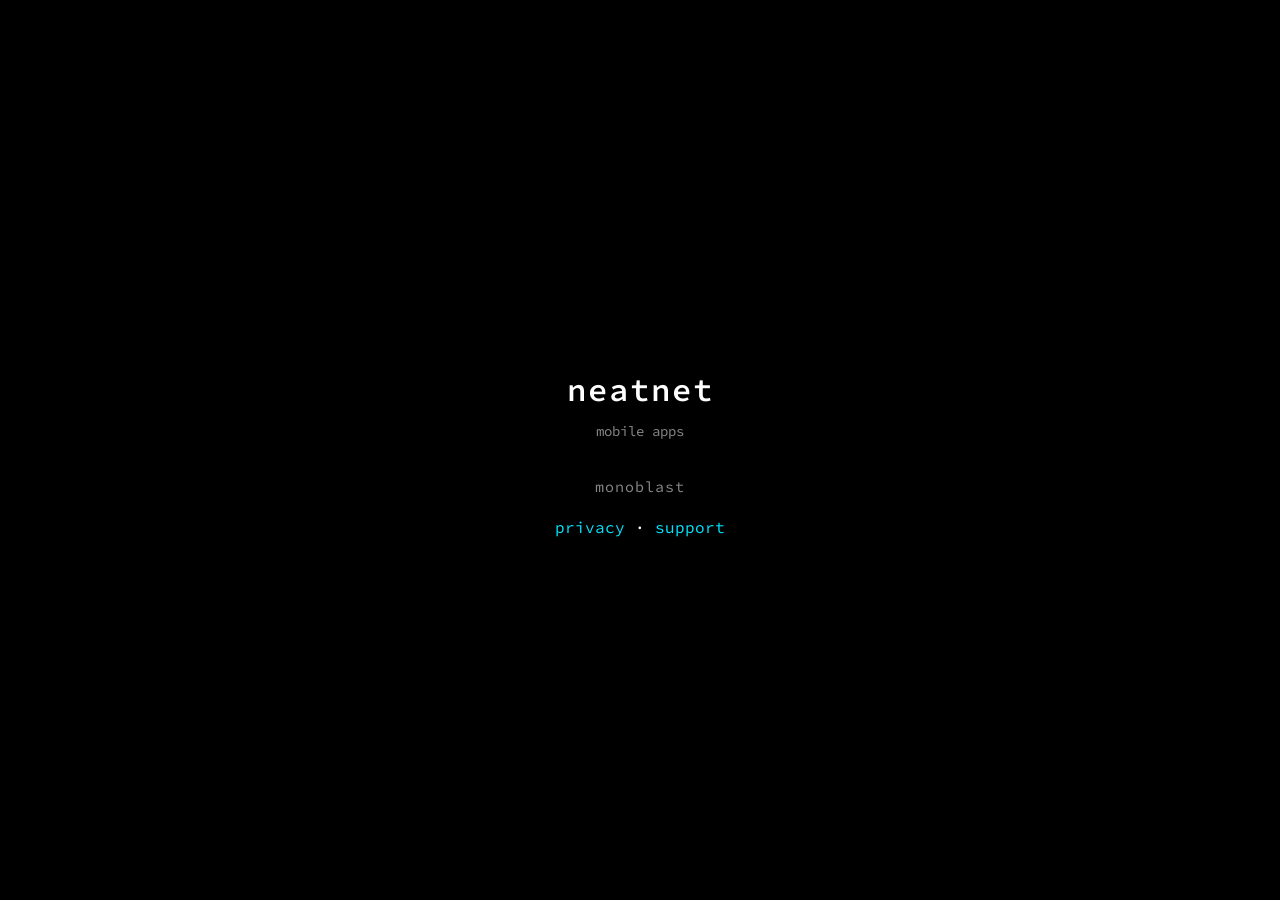
==== index.html @ 60e6396b "Aggregate site: monoblast privacy+support under /monoblast/, app hub index" ====
<!DOCTYPE html>
<html lang="en"><head><meta charset="UTF-8">
<meta name="viewport" content="width=device-width, initial-scale=1.0">
<title>neatnet</title>
<link rel="preconnect" href="https://fonts.googleapis.com">
<link rel="preconnect" href="https://fonts.gstatic.com" crossorigin>
<link href="https://fonts.googleapis.com/css2?family=Source+Code+Pro:wght@400;600&display=swap" rel="stylesheet">
<style>
  body{margin:0;background:#000;color:#fff;font:16px/1.6 "Source Code Pro",ui-monospace,monospace;display:grid;place-items:center;height:100vh}
  main{text-align:center;max-width:520px;padding:24px}
  h1{font-weight:600;letter-spacing:2px;margin-bottom:4px}
  .muted{color:#888;font-size:14px;margin-top:0}
  h2{font-size:15px;color:#888;font-weight:400;margin:32px 0 8px;letter-spacing:1px}
  a{color:#00E5FF;text-decoration:none}
  a:hover{text-decoration:underline}
</style>
</head><body><main>
<h1>neatnet</h1>
<p class="muted">mobile apps</p>
<h2>monoblast</h2>
<p><a href="/monoblast/privacy">privacy</a> · <a href="/monoblast/support.html">support</a></p>
</main></body></html>
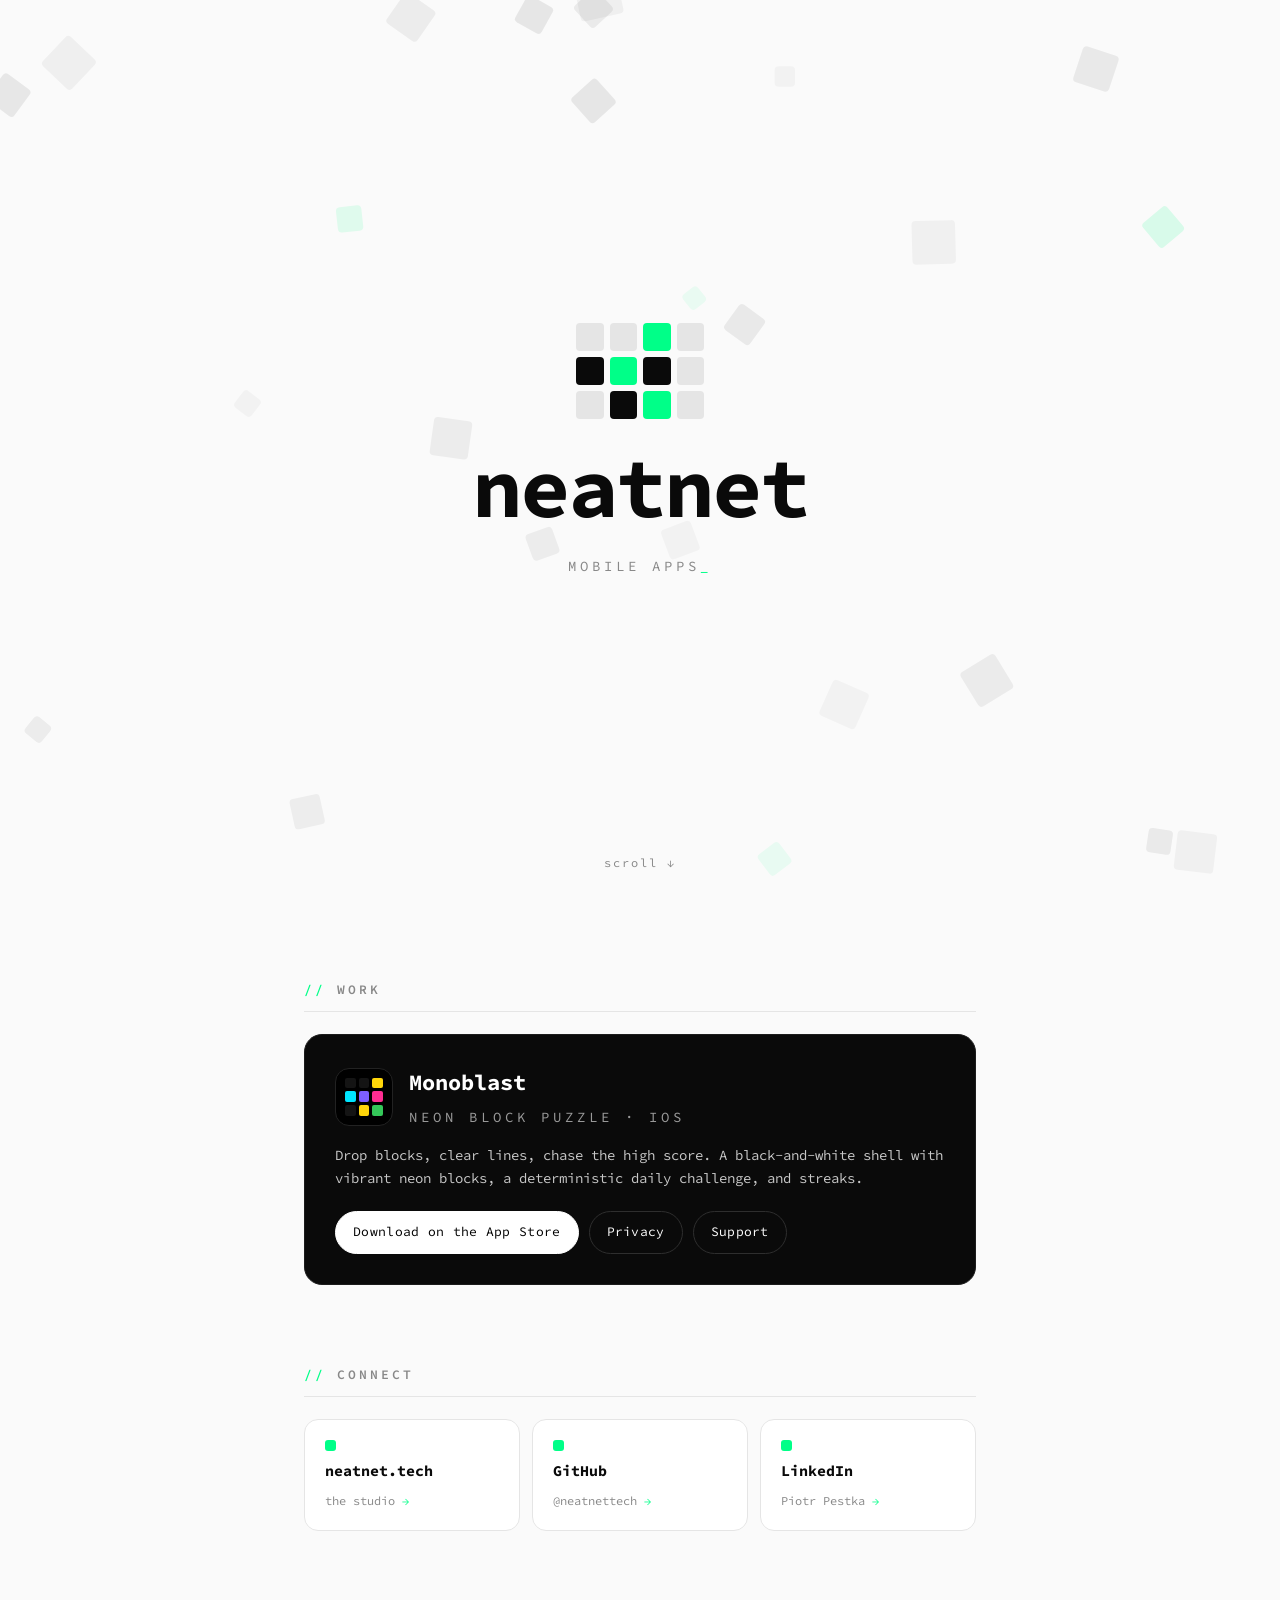
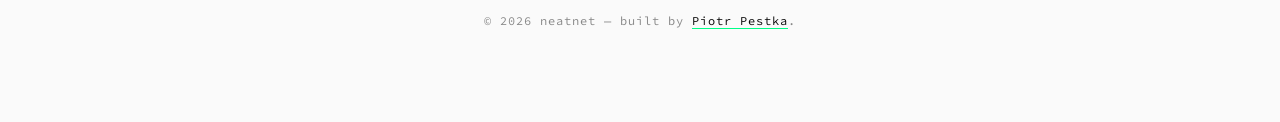
==== commit 17f8dc16: "feat: revamp landing page — neatnet.tech scheme, animated blocks, project + connect sections Light #" ====
--- a/index.html
+++ b/index.html
@@ -1,22 +1,245 @@
 <!DOCTYPE html>
-<html lang="en"><head><meta charset="UTF-8">
-<meta name="viewport" content="width=device-width, initial-scale=1.0">
-<title>neatnet</title>
-<link rel="preconnect" href="https://fonts.googleapis.com">
-<link rel="preconnect" href="https://fonts.gstatic.com" crossorigin>
-<link href="https://fonts.googleapis.com/css2?family=Source+Code+Pro:wght@400;600&display=swap" rel="stylesheet">
+<html lang="en">
+<head>
+<meta charset="UTF-8" />
+<meta name="viewport" content="width=device-width, initial-scale=1.0" />
+<title>neatnet — mobile apps</title>
+<meta name="description" content="neatnet — independent mobile app studio by Piotr Pestka. Makers of Monoblast." />
+<link rel="preconnect" href="https://fonts.googleapis.com" />
+<link rel="preconnect" href="https://fonts.gstatic.com" crossorigin />
+<link href="https://fonts.googleapis.com/css2?family=Source+Code+Pro:wght@400;600;700&display=swap" rel="stylesheet" />
+<link rel="icon" href="data:image/svg+xml,%3Csvg xmlns='http://www.w3.org/2000/svg' viewBox='0 0 100 100'%3E%3Crect width='100' height='100' fill='%230a0a0a'/%3E%3Crect x='30' y='30' width='13' height='13' rx='2' fill='%2300ff88'/%3E%3Crect x='45' y='30' width='13' height='13' rx='2' fill='%23fafafa'/%3E%3Crect x='30' y='45' width='13' height='13' rx='2' fill='%23fafafa'/%3E%3Crect x='45' y='45' width='13' height='13' rx='2' fill='%2300ff88'/%3E%3Crect x='60' y='45' width='13' height='13' rx='2' fill='%23fafafa'/%3E%3C/svg%3E" />
 <style>
-  body{margin:0;background:#000;color:#fff;font:16px/1.6 "Source Code Pro",ui-monospace,monospace;display:grid;place-items:center;height:100vh}
-  main{text-align:center;max-width:520px;padding:24px}
-  h1{font-weight:600;letter-spacing:2px;margin-bottom:4px}
-  .muted{color:#888;font-size:14px;margin-top:0}
-  h2{font-size:15px;color:#888;font-weight:400;margin:32px 0 8px;letter-spacing:1px}
-  a{color:#00E5FF;text-decoration:none}
-  a:hover{text-decoration:underline}
+  :root {
+    --bg: #fafafa;
+    --ink: #0a0a0a;
+    --line: #e5e5e5;
+    --line-strong: #2a2a2a;
+    --muted: #888;
+    --accent: #00ff88;
+    --mono: "Source Code Pro", ui-monospace, "SF Mono", Menlo, monospace;
+    /* Monoblast brand neons — used only on the product card. */
+    --mb-cyan: #00E5FF; --mb-pink: #FF2D92; --mb-yellow: #FFD60A;
+    --mb-green: #34C759; --mb-purple: #7D5FFF;
+  }
+  * { box-sizing: border-box; }
+  html { scroll-behavior: smooth; }
+  html, body { margin: 0; padding: 0; }
+  body {
+    background: var(--bg);
+    color: var(--ink);
+    font: 16px/1.6 var(--mono);
+    -webkit-font-smoothing: antialiased;
+    overflow-x: hidden;
+  }
+  #field { position: fixed; inset: 0; z-index: 0; width: 100%; height: 100%; display: block; }
+  .wrap { position: relative; z-index: 1; max-width: 720px; margin: 0 auto; padding: 0 24px 80px; }
+
+  /* ── hero ── */
+  header {
+    position: relative;
+    min-height: 100vh;
+    display: flex; flex-direction: column;
+    align-items: center; justify-content: center;
+    text-align: center; gap: 26px;
+  }
+  .mark {
+    display: grid; grid-template-columns: repeat(4, 1fr); grid-template-rows: repeat(3, 1fr);
+    gap: 6px; width: 128px; height: 96px;
+  }
+  .mark i { border-radius: 4px; background: var(--line); }
+  .mark i.on { animation: pop 0.5s backwards; }
+  @keyframes pop { from { transform: scale(0); opacity: 0; } to { transform: scale(1); opacity: 1; } }
+  h1 {
+    font-size: clamp(40px, 11vw, 84px); font-weight: 700;
+    letter-spacing: -2px; margin: 0; line-height: 1;
+  }
+  .tag { color: var(--muted); font-size: 14px; letter-spacing: 4px; text-transform: uppercase; margin: 0; }
+  .cursor { color: var(--accent); animation: blink 1.1s steps(1) infinite; }
+  @keyframes blink { 50% { opacity: 0; } }
+  .scroll-hint {
+    position: absolute; bottom: 28px; left: 50%; transform: translateX(-50%);
+    color: var(--muted); font-size: 12px; letter-spacing: 2px; animation: bob 1.8s ease-in-out infinite;
+  }
+  @keyframes bob { 0%,100% { transform: translateX(-50%) translateY(0); } 50% { transform: translateX(-50%) translateY(6px); } }
+
+  /* ── sections ── */
+  section { margin-top: 80px; }
+  h2 {
+    font-size: 13px; color: var(--muted); font-weight: 600;
+    letter-spacing: 3px; text-transform: uppercase;
+    margin: 0 0 22px; padding-bottom: 10px; border-bottom: 1px solid var(--line);
+  }
+  h2 .pct { color: var(--accent); }
+
+  /* ── Monoblast product card (intentionally dark — it's the app's identity) ── */
+  .card {
+    position: relative; border-radius: 18px; padding: 30px;
+    background: #0a0a0a; color: #fff; border: 1px solid #1c1c1c;
+    transition: transform .25s, box-shadow .25s; overflow: hidden;
+  }
+  .card:hover { transform: translateY(-3px); box-shadow: 0 22px 60px -16px rgba(0,229,255,0.35); }
+  .card .row { display: flex; align-items: center; gap: 16px; flex-wrap: wrap; }
+  .chip {
+    width: 58px; height: 58px; border-radius: 14px; flex: none;
+    display: grid; grid-template-columns: repeat(3,1fr); grid-template-rows: repeat(3,1fr);
+    gap: 3px; padding: 9px; background: #000; border: 1px solid #222;
+  }
+  .chip i { border-radius: 2px; background: #141414; }
+  .card h3 { margin: 0; font-size: 22px; letter-spacing: 0; font-weight: 700; }
+  .card .tag { color: #9a9a9a; }
+  .card p.desc { color: #c8c8c8; margin: 16px 0 22px; font-size: 14px; }
+  .links { display: flex; gap: 10px; flex-wrap: wrap; }
+  .btn {
+    display: inline-flex; align-items: center; gap: 8px; padding: 10px 17px; border-radius: 999px;
+    border: 1px solid #2e2e2e; color: #fff; text-decoration: none; font-size: 13px; letter-spacing: .3px;
+    transition: border-color .2s, color .2s, background .2s, box-shadow .2s;
+  }
+  .btn:hover { border-color: var(--bcol, var(--mb-cyan)); color: var(--bcol, var(--mb-cyan)); box-shadow: 0 0 16px -2px var(--bcol, var(--mb-cyan)); }
+  .btn.solid { background: #fff; color: #000; border-color: #fff; }
+  .btn.solid:hover { box-shadow: 0 0 22px -3px #fff; color: #000; }
+
+  /* ── connect grid (light, neatnet.tech style) ── */
+  .grid { display: grid; gap: 12px; grid-template-columns: repeat(auto-fit, minmax(150px, 1fr)); }
+  .tile {
+    position: relative; display: flex; flex-direction: column; gap: 8px; padding: 20px;
+    border-radius: 14px; border: 1px solid var(--line); background: #fff;
+    text-decoration: none; color: var(--ink);
+    transition: transform .2s, border-color .2s, box-shadow .2s;
+  }
+  .tile:hover { transform: translateY(-3px); border-color: var(--accent); box-shadow: 0 14px 32px -14px rgba(0,255,136,0.6); }
+  .tile .dot { width: 11px; height: 11px; border-radius: 3px; background: var(--accent); }
+  .tile b { font-size: 15px; font-weight: 700; }
+  .tile span { color: var(--muted); font-size: 12px; word-break: break-all; }
+  .tile .arrow { color: var(--accent); transition: transform .2s; display: inline-block; }
+  .tile:hover .arrow { transform: translateX(4px); }
+
+  footer { margin-top: 80px; text-align: center; color: var(--muted); font-size: 12px; letter-spacing: 1px; }
+  footer a { color: var(--ink); text-decoration: none; border-bottom: 1px solid var(--accent); }
+  footer a:hover { color: var(--accent); }
+
+  @media (prefers-reduced-motion: reduce) {
+    #field { display: none; }
+    .mark i.on, .scroll-hint, .cursor { animation: none; }
+  }
 </style>
-</head><body><main>
-<h1>neatnet</h1>
-<p class="muted">mobile apps</p>
-<h2>monoblast</h2>
-<p><a href="/monoblast/privacy">privacy</a> · <a href="/monoblast/support.html">support</a></p>
-</main></body></html>
+</head>
+<body>
+<canvas id="field" aria-hidden="true"></canvas>
+
+<div class="wrap">
+  <header>
+    <div class="mark" id="mark" aria-hidden="true"></div>
+    <h1>neatnet</h1>
+    <p class="tag">mobile apps<span class="cursor">_</span></p>
+    <div class="scroll-hint">scroll ↓</div>
+  </header>
+
+  <section id="work">
+    <h2><span class="pct">//</span> work</h2>
+    <article class="card">
+      <div class="row">
+        <div class="chip" aria-hidden="true">
+          <i></i><i></i><i style="background:#FFD60A"></i>
+          <i style="background:#00E5FF"></i><i style="background:#7D5FFF"></i><i style="background:#FF2D92"></i>
+          <i></i><i style="background:#FFD60A"></i><i style="background:#34C759"></i>
+        </div>
+        <div>
+          <h3>Monoblast</h3>
+          <p class="tag" style="margin:6px 0 0">neon block puzzle · iOS</p>
+        </div>
+      </div>
+      <p class="desc">Drop blocks, clear lines, chase the high score. A black-and-white shell
+        with vibrant neon blocks, a deterministic daily challenge, and streaks.</p>
+      <div class="links">
+        <a class="btn solid" href="https://apps.apple.com/ch/app/monoblast/id6776011658" target="_blank" rel="noopener">Download on the App Store</a>
+        <a class="btn" href="/monoblast/privacy" style="--bcol:#7D5FFF">Privacy</a>
+        <a class="btn" href="/monoblast/support.html" style="--bcol:#34C759">Support</a>
+      </div>
+    </article>
+  </section>
+
+  <section id="connect">
+    <h2><span class="pct">//</span> connect</h2>
+    <div class="grid">
+      <a class="tile" href="https://neatnet.tech" target="_blank" rel="noopener">
+        <span class="dot"></span><b>neatnet.tech</b><span>the studio <i class="arrow">→</i></span>
+      </a>
+      <a class="tile" href="https://github.com/neatnettech" target="_blank" rel="noopener">
+        <span class="dot"></span><b>GitHub</b><span>@neatnettech <i class="arrow">→</i></span>
+      </a>
+      <a class="tile" href="https://www.linkedin.com/in/piotr-p-ba9775a5/" target="_blank" rel="noopener">
+        <span class="dot"></span><b>LinkedIn</b><span>Piotr Pestka <i class="arrow">→</i></span>
+      </a>
+    </div>
+  </section>
+
+  <footer>
+    <p>© <span id="year">2026</span> neatnet — built by
+      <a href="https://www.linkedin.com/in/piotr-p-ba9775a5/" target="_blank" rel="noopener">Piotr Pestka</a>.</p>
+  </footer>
+</div>
+
+<script>
+  document.getElementById('year').textContent = new Date().getFullYear();
+
+  // Hero mark — light up the brand cluster in sequence (mono-green over light grid).
+  (function () {
+    var mark = document.getElementById('mark');
+    if (!mark) return;
+    var lit = { 2:'#00ff88', 4:'#0a0a0a', 5:'#00ff88', 6:'#0a0a0a', 9:'#0a0a0a', 10:'#00ff88' };
+    for (var idx = 0; idx < 12; idx++) {
+      var cell = document.createElement('i');
+      if (lit[idx]) { cell.className = 'on'; cell.style.background = lit[idx]; cell.style.animationDelay = (idx * 0.06) + 's'; }
+      mark.appendChild(cell);
+    }
+  })();
+
+  // Background field — faint blocks drifting up. Subtle ink + a few green accents on light bg.
+  (function () {
+    if (window.matchMedia('(prefers-reduced-motion: reduce)').matches) return;
+    var canvas = document.getElementById('field'), ctx = canvas.getContext('2d');
+    var dpr = Math.min(window.devicePixelRatio || 1, 2), W, H, blocks;
+
+    function resize() {
+      W = canvas.width = innerWidth * dpr; H = canvas.height = innerHeight * dpr;
+      canvas.style.width = innerWidth + 'px'; canvas.style.height = innerHeight + 'px';
+    }
+    function spawn() {
+      var size = (18 + Math.random() * 26) * dpr, green = Math.random() < 0.22;
+      return {
+        x: Math.random() * W, y: H + size, size: size,
+        vy: (0.18 + Math.random() * 0.45) * dpr,
+        rot: Math.random() * Math.PI, vr: (Math.random() - 0.5) * 0.01,
+        color: green ? '#00ff88' : '#0a0a0a',
+        alpha: green ? (0.06 + Math.random() * 0.10) : (0.03 + Math.random() * 0.05),
+      };
+    }
+    function init() {
+      resize();
+      var n = Math.min(26, Math.round(innerWidth / 52));
+      blocks = [];
+      for (var i = 0; i < n; i++) { var b = spawn(); b.y = Math.random() * H; blocks.push(b); }
+    }
+    function draw() {
+      ctx.clearRect(0, 0, W, H);
+      for (var i = 0; i < blocks.length; i++) {
+        var b = blocks[i];
+        b.y -= b.vy; b.rot += b.vr;
+        if (b.y < -b.size) { blocks[i] = spawn(); continue; }
+        ctx.save();
+        ctx.translate(b.x, b.y); ctx.rotate(b.rot);
+        ctx.globalAlpha = b.alpha; ctx.fillStyle = b.color;
+        var r = 4 * dpr, s = b.size;
+        ctx.beginPath(); ctx.roundRect(-s / 2, -s / 2, s, s, r); ctx.fill();
+        ctx.restore();
+      }
+      requestAnimationFrame(draw);
+    }
+    addEventListener('resize', resize);
+    init();
+    requestAnimationFrame(draw);
+  })();
+</script>
+</body>
+</html>
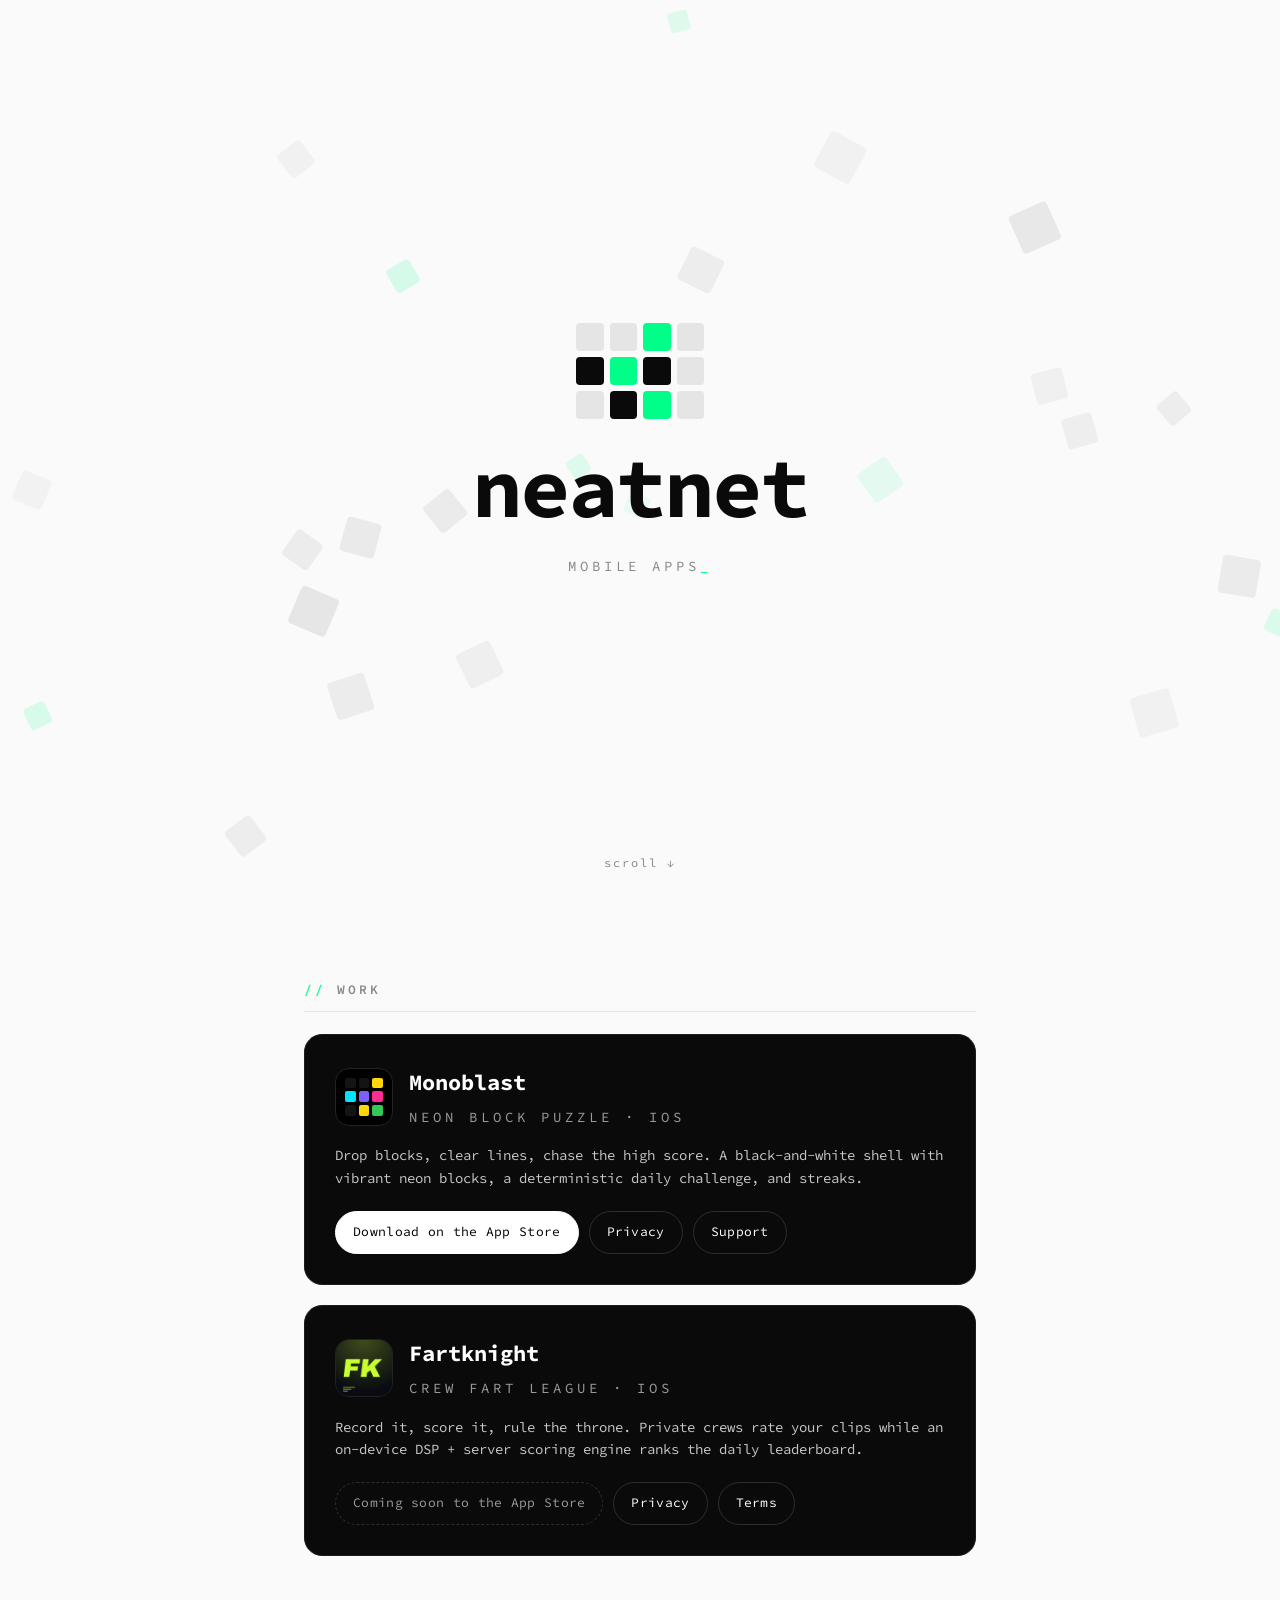
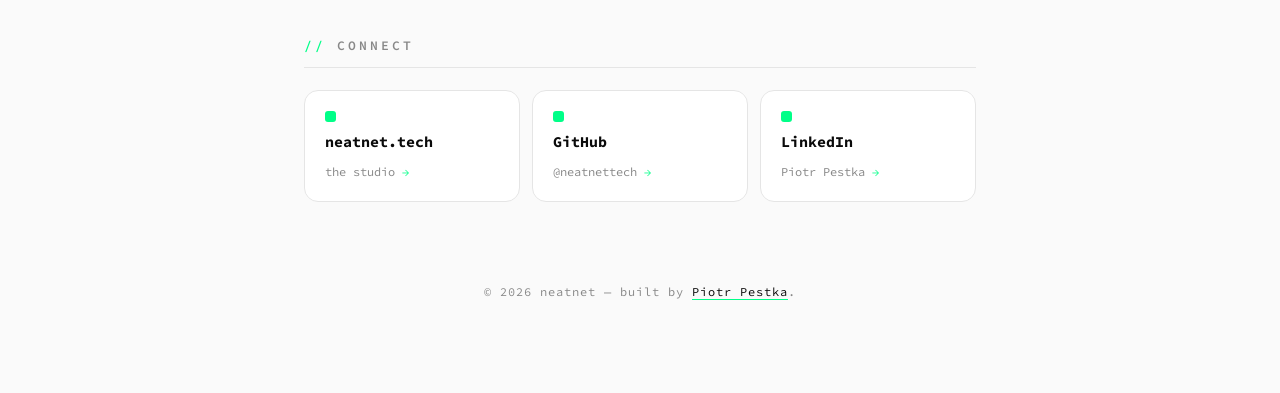
==== commit 5d0937cc: "feat: add Fartknight product card to landing Second card in // work: FK app icon, coming-soon badge," ====
--- a/index.html
+++ b/index.html
@@ -4,7 +4,7 @@
 <meta charset="UTF-8" />
 <meta name="viewport" content="width=device-width, initial-scale=1.0" />
 <title>neatnet — mobile apps</title>
-<meta name="description" content="neatnet — independent mobile app studio by Piotr Pestka. Makers of Monoblast." />
+<meta name="description" content="neatnet — independent mobile app studio by Piotr Pestka. Makers of Monoblast and Fartknight." />
 <link rel="preconnect" href="https://fonts.googleapis.com" />
 <link rel="preconnect" href="https://fonts.gstatic.com" crossorigin />
 <link href="https://fonts.googleapis.com/css2?family=Source+Code+Pro:wght@400;600;700&display=swap" rel="stylesheet" />
@@ -86,6 +86,7 @@
     gap: 3px; padding: 9px; background: #000; border: 1px solid #222;
   }
   .chip i { border-radius: 2px; background: #141414; }
+  .appicon { width: 58px; height: 58px; border-radius: 14px; flex: none; display: block; border: 1px solid #222; }
   .card h3 { margin: 0; font-size: 22px; letter-spacing: 0; font-weight: 700; }
   .card .tag { color: #9a9a9a; }
   .card p.desc { color: #c8c8c8; margin: 16px 0 22px; font-size: 14px; }
@@ -98,6 +99,10 @@
   .btn:hover { border-color: var(--bcol, var(--mb-cyan)); color: var(--bcol, var(--mb-cyan)); box-shadow: 0 0 16px -2px var(--bcol, var(--mb-cyan)); }
   .btn.solid { background: #fff; color: #000; border-color: #fff; }
   .btn.solid:hover { box-shadow: 0 0 22px -3px #fff; color: #000; }
+  .badge {
+    display: inline-flex; align-items: center; gap: 8px; padding: 10px 17px; border-radius: 999px;
+    border: 1px dashed #2e2e2e; color: #9a9a9a; font-size: 13px; letter-spacing: .3px; cursor: default;
+  }
 
   /* ── connect grid (light, neatnet.tech style) ── */
   .grid { display: grid; gap: 12px; grid-template-columns: repeat(auto-fit, minmax(150px, 1fr)); }
@@ -155,6 +160,22 @@
         <a class="btn solid" href="https://apps.apple.com/ch/app/monoblast/id6776011658" target="_blank" rel="noopener">Download on the App Store</a>
         <a class="btn" href="/monoblast/privacy" style="--bcol:#7D5FFF">Privacy</a>
         <a class="btn" href="/monoblast/support.html" style="--bcol:#34C759">Support</a>
+      </div>
+    </article>
+    <article class="card" style="margin-top:20px">
+      <div class="row">
+        <img class="appicon" src="fartknight-icon.png" alt="Fartknight app icon" width="58" height="58" />
+        <div>
+          <h3>Fartknight</h3>
+          <p class="tag" style="margin:6px 0 0">crew fart league · iOS</p>
+        </div>
+      </div>
+      <p class="desc">Record it, score it, rule the throne. Private crews rate your clips
+        while an on-device DSP + server scoring engine ranks the daily leaderboard.</p>
+      <div class="links">
+        <span class="badge">Coming soon to the App Store</span>
+        <a class="btn" href="https://neatnettech.github.io/fartknight/privacy.html" target="_blank" rel="noopener" style="--bcol:#C8FF2E">Privacy</a>
+        <a class="btn" href="https://neatnettech.github.io/fartknight/terms.html" target="_blank" rel="noopener" style="--bcol:#7CE0FF">Terms</a>
       </div>
     </article>
   </section>
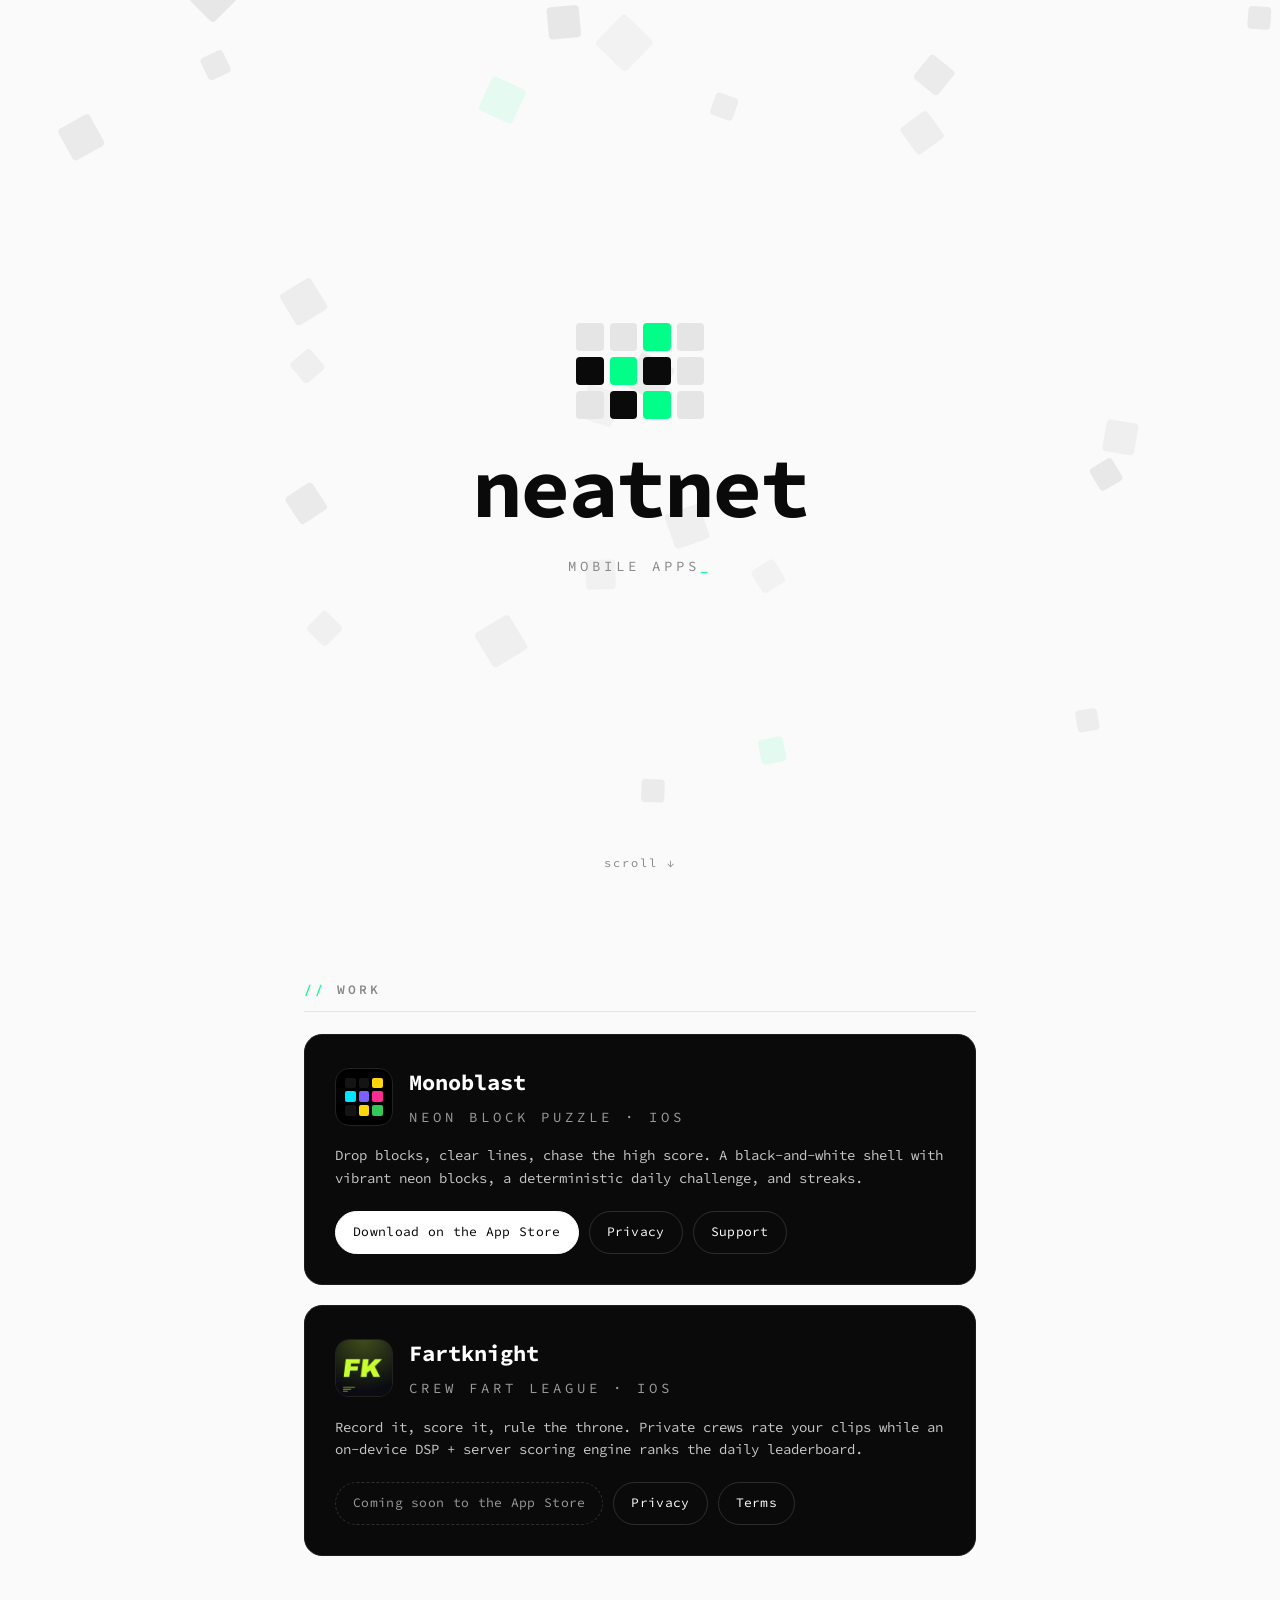
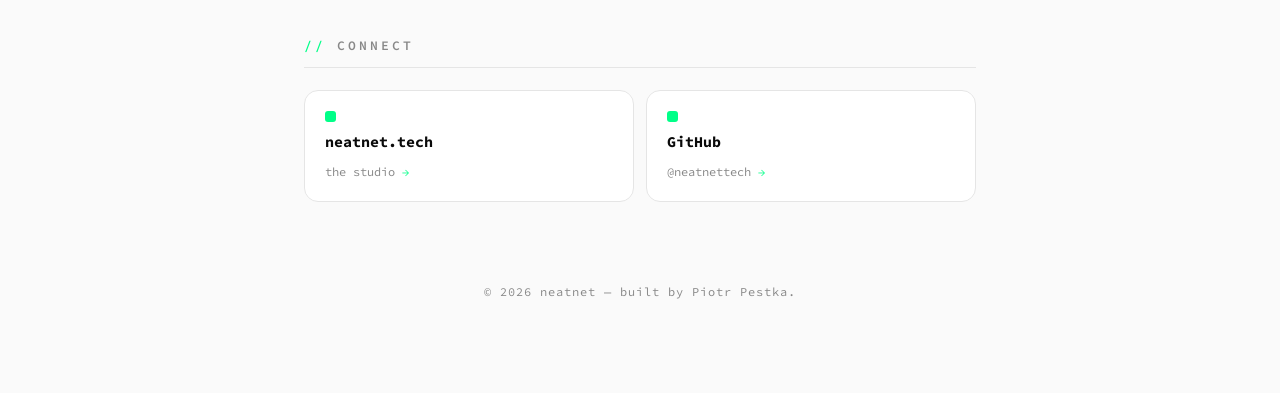
==== commit 99237171: "chore: remove LinkedIn links from landing page Drop the LinkedIn tile from the connect grid and unwr" ====
--- a/index.html
+++ b/index.html
@@ -189,15 +189,11 @@
       <a class="tile" href="https://github.com/neatnettech" target="_blank" rel="noopener">
         <span class="dot"></span><b>GitHub</b><span>@neatnettech <i class="arrow">→</i></span>
       </a>
-      <a class="tile" href="https://www.linkedin.com/in/piotr-p-ba9775a5/" target="_blank" rel="noopener">
-        <span class="dot"></span><b>LinkedIn</b><span>Piotr Pestka <i class="arrow">→</i></span>
-      </a>
     </div>
   </section>
 
   <footer>
-    <p>© <span id="year">2026</span> neatnet — built by
-      <a href="https://www.linkedin.com/in/piotr-p-ba9775a5/" target="_blank" rel="noopener">Piotr Pestka</a>.</p>
+    <p>© <span id="year">2026</span> neatnet — built by Piotr Pestka.</p>
   </footer>
 </div>
 
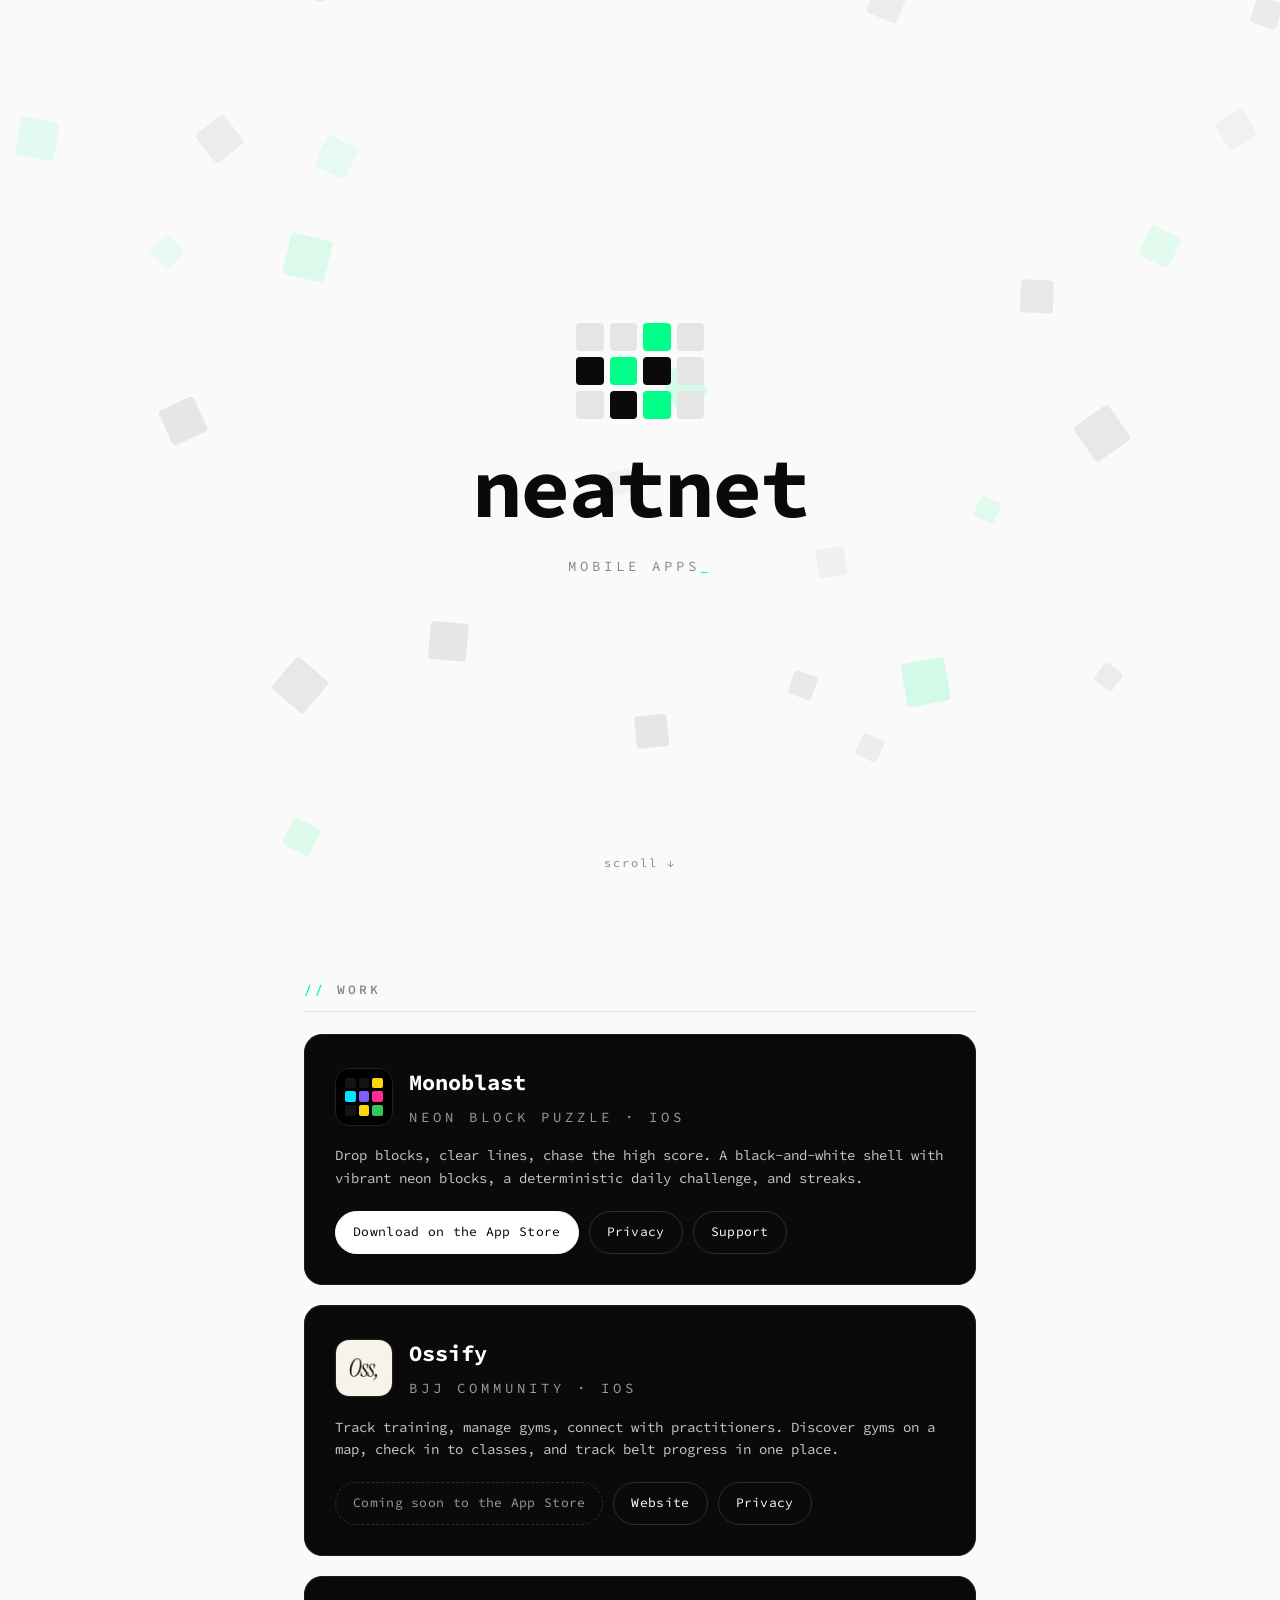
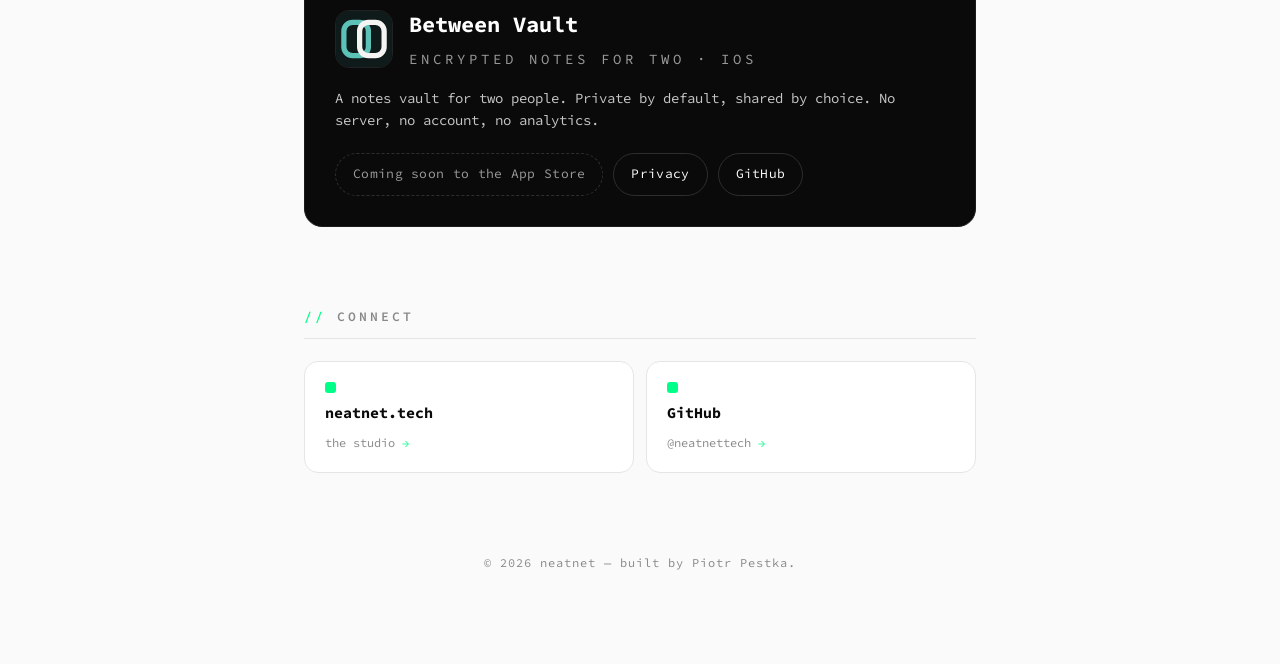
==== commit e5043b11: "feat: swap Fartknight card for Ossify, add Between Vault card" ====
--- a/index.html
+++ b/index.html
@@ -4,7 +4,7 @@
 <meta charset="UTF-8" />
 <meta name="viewport" content="width=device-width, initial-scale=1.0" />
 <title>neatnet — mobile apps</title>
-<meta name="description" content="neatnet — independent mobile app studio by Piotr Pestka. Makers of Monoblast and Fartknight." />
+<meta name="description" content="neatnet — independent mobile app studio by Piotr Pestka. Makers of Monoblast, Ossify, and Between Vault." />
 <link rel="preconnect" href="https://fonts.googleapis.com" />
 <link rel="preconnect" href="https://fonts.gstatic.com" crossorigin />
 <link href="https://fonts.googleapis.com/css2?family=Source+Code+Pro:wght@400;600;700&display=swap" rel="stylesheet" />
@@ -164,18 +164,38 @@
     </article>
     <article class="card" style="margin-top:20px">
       <div class="row">
-        <img class="appicon" src="fartknight-icon.png" alt="Fartknight app icon" width="58" height="58" />
+        <img class="appicon" src="ossify-icon.png" alt="Ossify app icon" width="58" height="58" />
         <div>
-          <h3>Fartknight</h3>
-          <p class="tag" style="margin:6px 0 0">crew fart league · iOS</p>
-        </div>
-      </div>
-      <p class="desc">Record it, score it, rule the throne. Private crews rate your clips
-        while an on-device DSP + server scoring engine ranks the daily leaderboard.</p>
+          <h3>Ossify</h3>
+          <p class="tag" style="margin:6px 0 0">BJJ community · iOS</p>
+        </div>
+      </div>
+      <p class="desc">Track training, manage gyms, connect with practitioners.
+        Discover gyms on a map, check in to classes, and track belt progress in one place.</p>
       <div class="links">
         <span class="badge">Coming soon to the App Store</span>
-        <a class="btn" href="https://neatnettech.github.io/fartknight/privacy.html" target="_blank" rel="noopener" style="--bcol:#C8FF2E">Privacy</a>
-        <a class="btn" href="https://neatnettech.github.io/fartknight/terms.html" target="_blank" rel="noopener" style="--bcol:#7CE0FF">Terms</a>
+        <a class="btn" href="https://ossify.app" target="_blank" rel="noopener" style="--bcol:#ffaf37">Website</a>
+        <a class="btn" href="https://ossify.app/en/privacy" target="_blank" rel="noopener" style="--bcol:#ffc266">Privacy</a>
+      </div>
+    </article>
+    <article class="card" style="margin-top:20px">
+      <div class="row">
+        <svg class="appicon" xmlns="http://www.w3.org/2000/svg" viewBox="0 0 32 32" width="58" height="58" role="img" aria-label="Between Vault app icon">
+          <rect width="32" height="32" rx="7" fill="#0F1A1A"/>
+          <rect x="4.5" y="6.5" width="14" height="19" rx="5" fill="none" stroke="#5CC2B8" stroke-width="3"/>
+          <rect x="13.5" y="6.5" width="14" height="19" rx="5" fill="none" stroke="#F4F4F2" stroke-width="3"/>
+        </svg>
+        <div>
+          <h3>Between Vault</h3>
+          <p class="tag" style="margin:6px 0 0">encrypted notes for two · iOS</p>
+        </div>
+      </div>
+      <p class="desc">A notes vault for two people. Private by default, shared by choice.
+        No server, no account, no analytics.</p>
+      <div class="links">
+        <span class="badge">Coming soon to the App Store</span>
+        <a class="btn" href="https://neatnettech.github.io/between-vault/privacy.html" target="_blank" rel="noopener" style="--bcol:#5CC2B8">Privacy</a>
+        <a class="btn" href="https://github.com/neatnettech/between-vault" target="_blank" rel="noopener" style="--bcol:#F4F4F2">GitHub</a>
       </div>
     </article>
   </section>
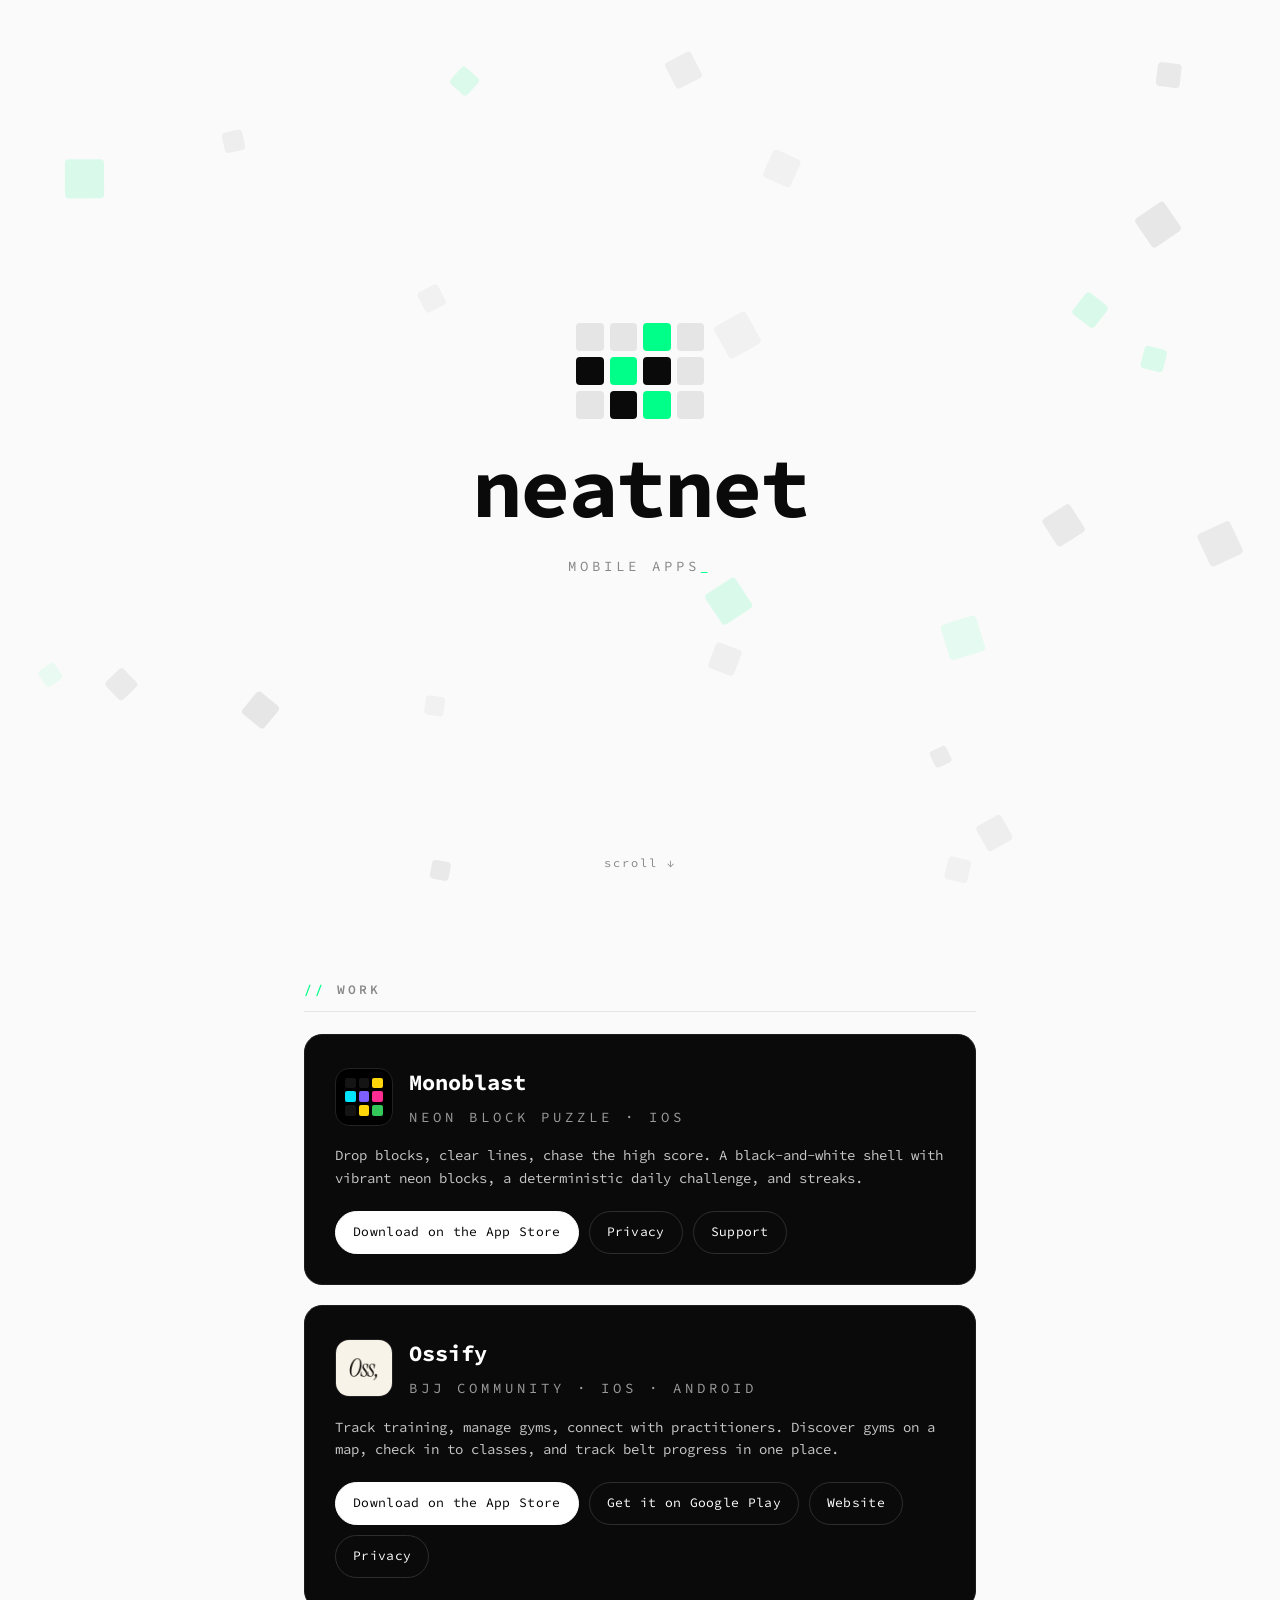
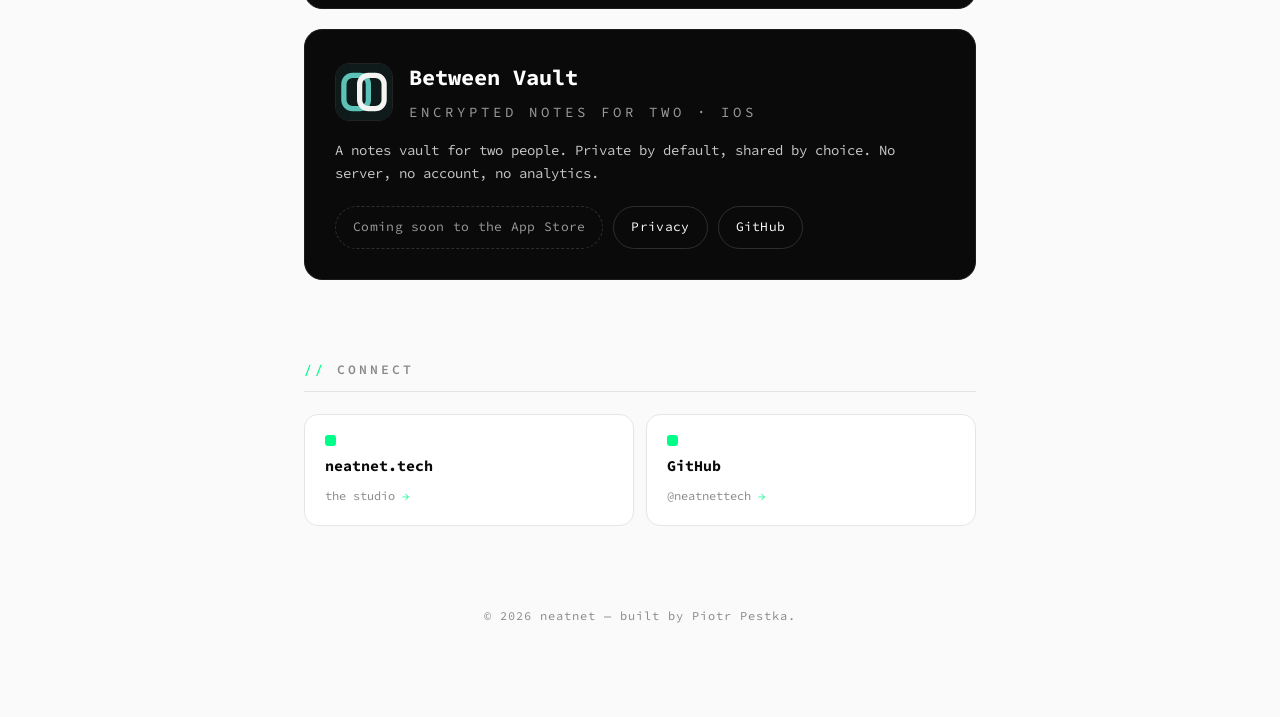
==== commit 4129adb2: "feat: add Ossify App Store and Google Play links" ====
--- a/index.html
+++ b/index.html
@@ -167,13 +167,14 @@
         <img class="appicon" src="ossify-icon.png" alt="Ossify app icon" width="58" height="58" />
         <div>
           <h3>Ossify</h3>
-          <p class="tag" style="margin:6px 0 0">BJJ community · iOS</p>
+          <p class="tag" style="margin:6px 0 0">BJJ community · iOS · Android</p>
         </div>
       </div>
       <p class="desc">Track training, manage gyms, connect with practitioners.
         Discover gyms on a map, check in to classes, and track belt progress in one place.</p>
       <div class="links">
-        <span class="badge">Coming soon to the App Store</span>
+        <a class="btn solid" href="https://apps.apple.com/us/app/ossify/id6752580973" target="_blank" rel="noopener">Download on the App Store</a>
+        <a class="btn" href="https://play.google.com/store/apps/details?id=app.ossify" target="_blank" rel="noopener" style="--bcol:#34C759">Get it on Google Play</a>
         <a class="btn" href="https://ossify.app" target="_blank" rel="noopener" style="--bcol:#ffaf37">Website</a>
         <a class="btn" href="https://ossify.app/en/privacy" target="_blank" rel="noopener" style="--bcol:#ffc266">Privacy</a>
       </div>
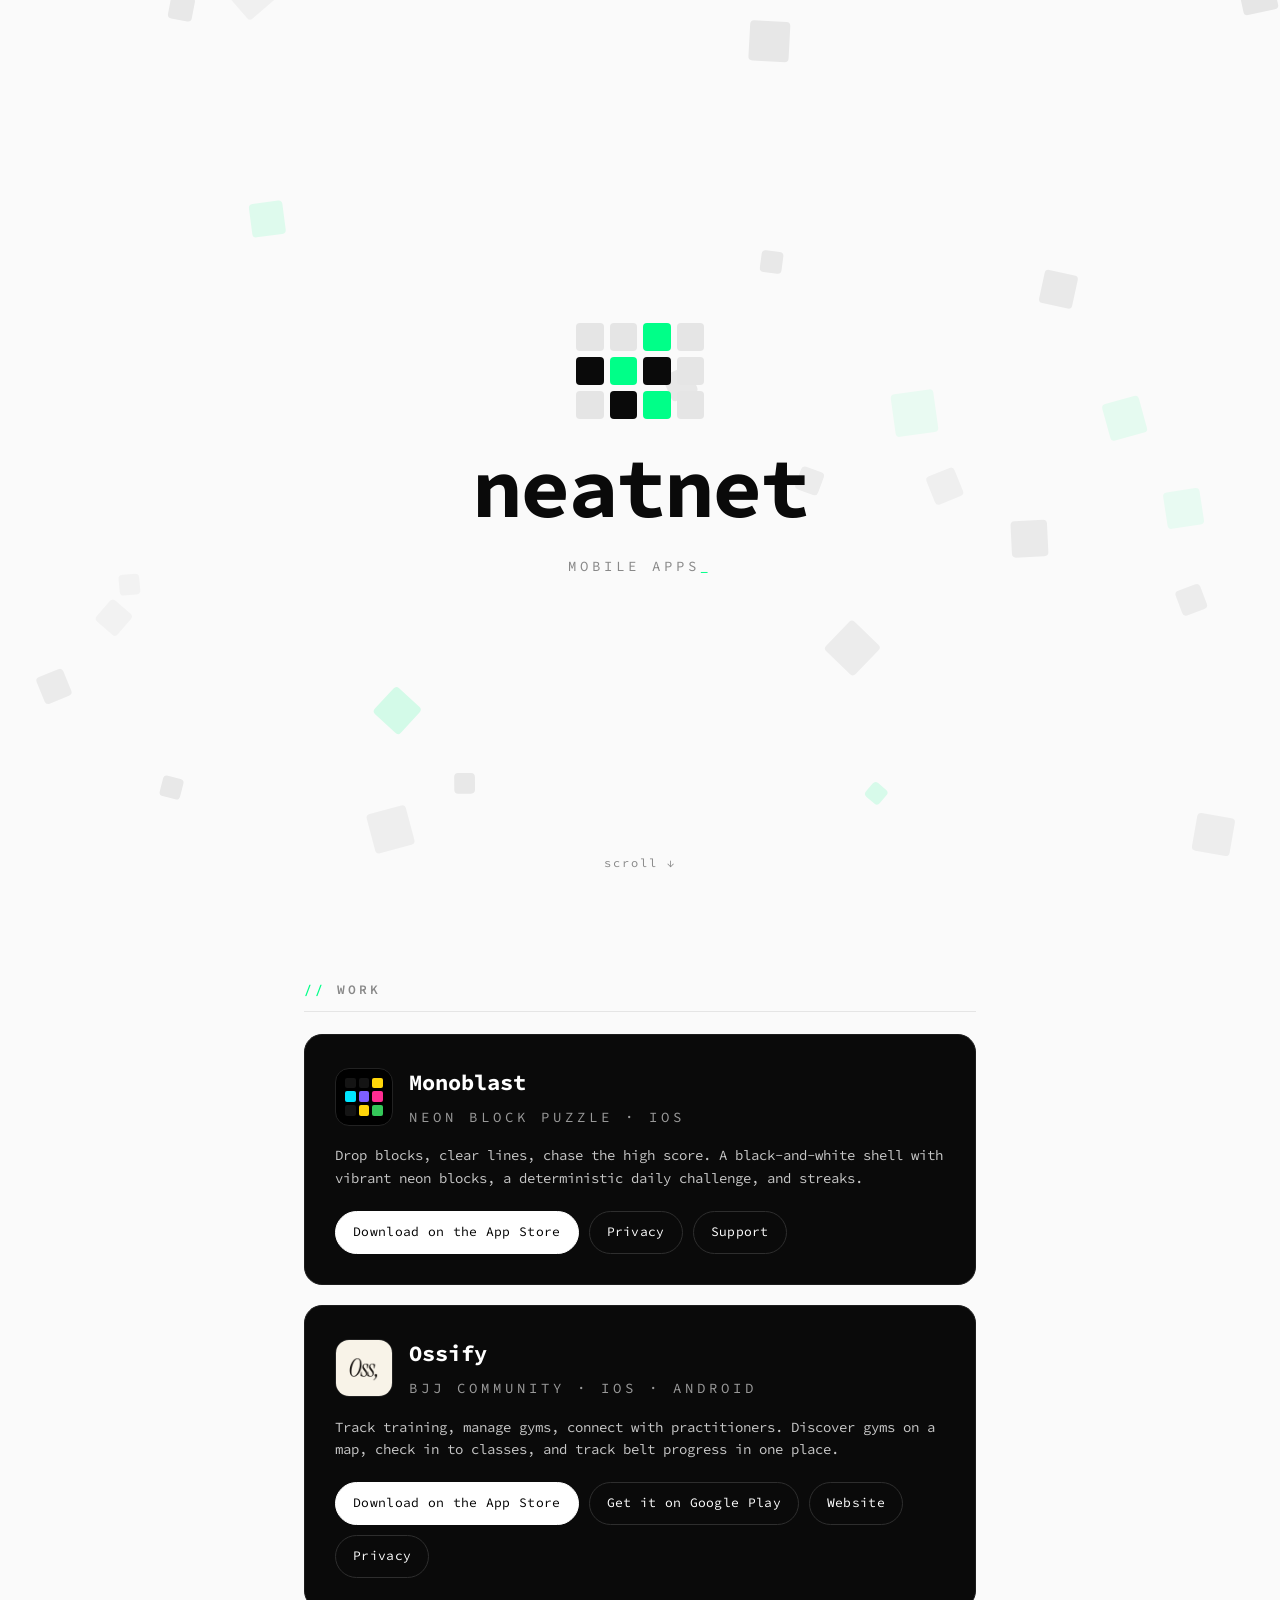
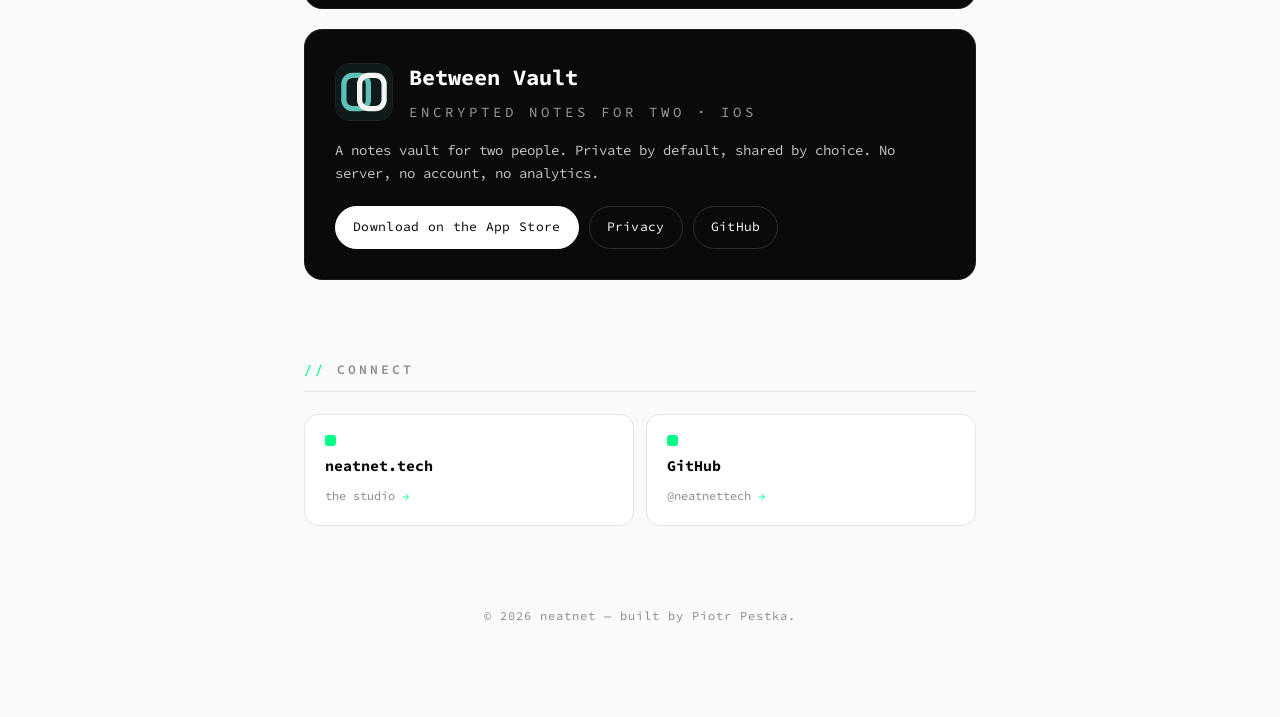
==== commit 1b99f168: "feat: add Between Vault App Store link" ====
--- a/index.html
+++ b/index.html
@@ -99,10 +99,6 @@
   .btn:hover { border-color: var(--bcol, var(--mb-cyan)); color: var(--bcol, var(--mb-cyan)); box-shadow: 0 0 16px -2px var(--bcol, var(--mb-cyan)); }
   .btn.solid { background: #fff; color: #000; border-color: #fff; }
   .btn.solid:hover { box-shadow: 0 0 22px -3px #fff; color: #000; }
-  .badge {
-    display: inline-flex; align-items: center; gap: 8px; padding: 10px 17px; border-radius: 999px;
-    border: 1px dashed #2e2e2e; color: #9a9a9a; font-size: 13px; letter-spacing: .3px; cursor: default;
-  }
 
   /* ── connect grid (light, neatnet.tech style) ── */
   .grid { display: grid; gap: 12px; grid-template-columns: repeat(auto-fit, minmax(150px, 1fr)); }
@@ -194,7 +190,7 @@
       <p class="desc">A notes vault for two people. Private by default, shared by choice.
         No server, no account, no analytics.</p>
       <div class="links">
-        <span class="badge">Coming soon to the App Store</span>
+        <a class="btn solid" href="https://apps.apple.com/us/app/betweenvault/id6818837797" target="_blank" rel="noopener">Download on the App Store</a>
         <a class="btn" href="https://neatnettech.github.io/between-vault/privacy.html" target="_blank" rel="noopener" style="--bcol:#5CC2B8">Privacy</a>
         <a class="btn" href="https://github.com/neatnettech/between-vault" target="_blank" rel="noopener" style="--bcol:#F4F4F2">GitHub</a>
       </div>
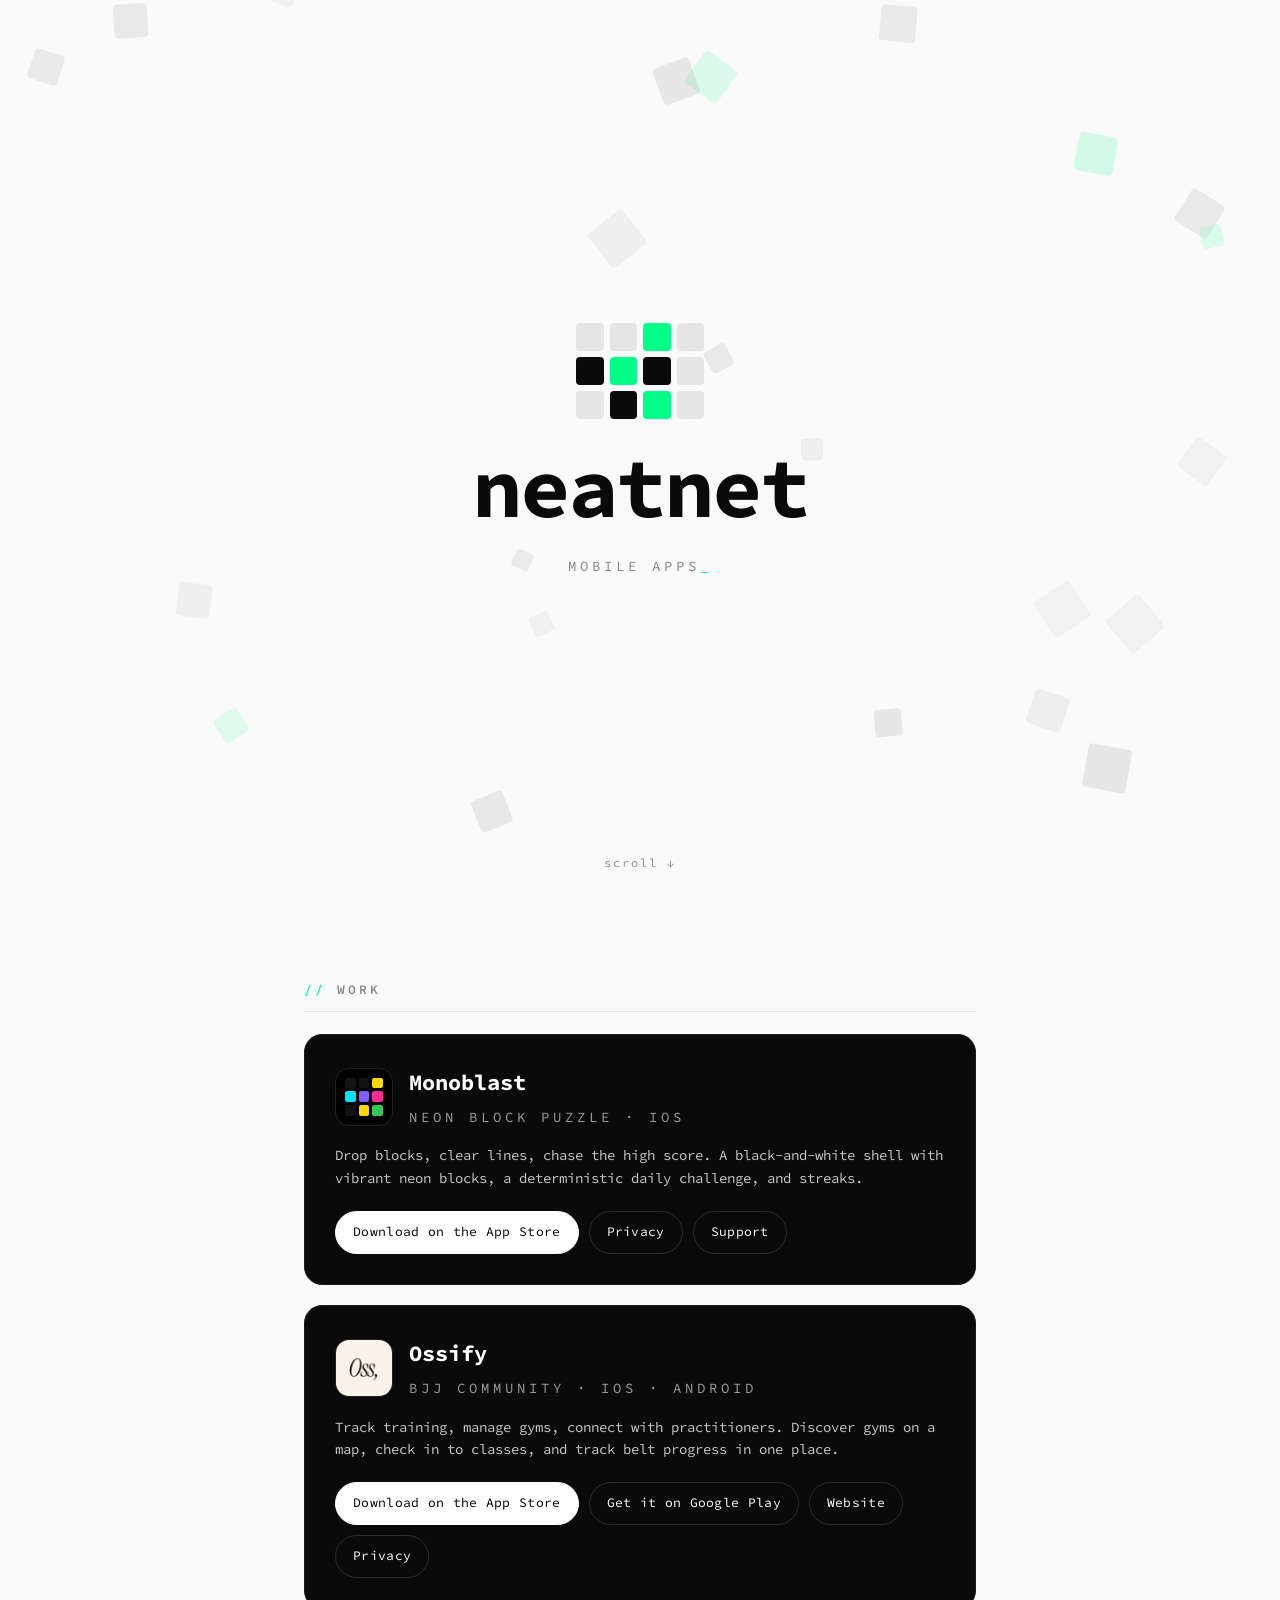
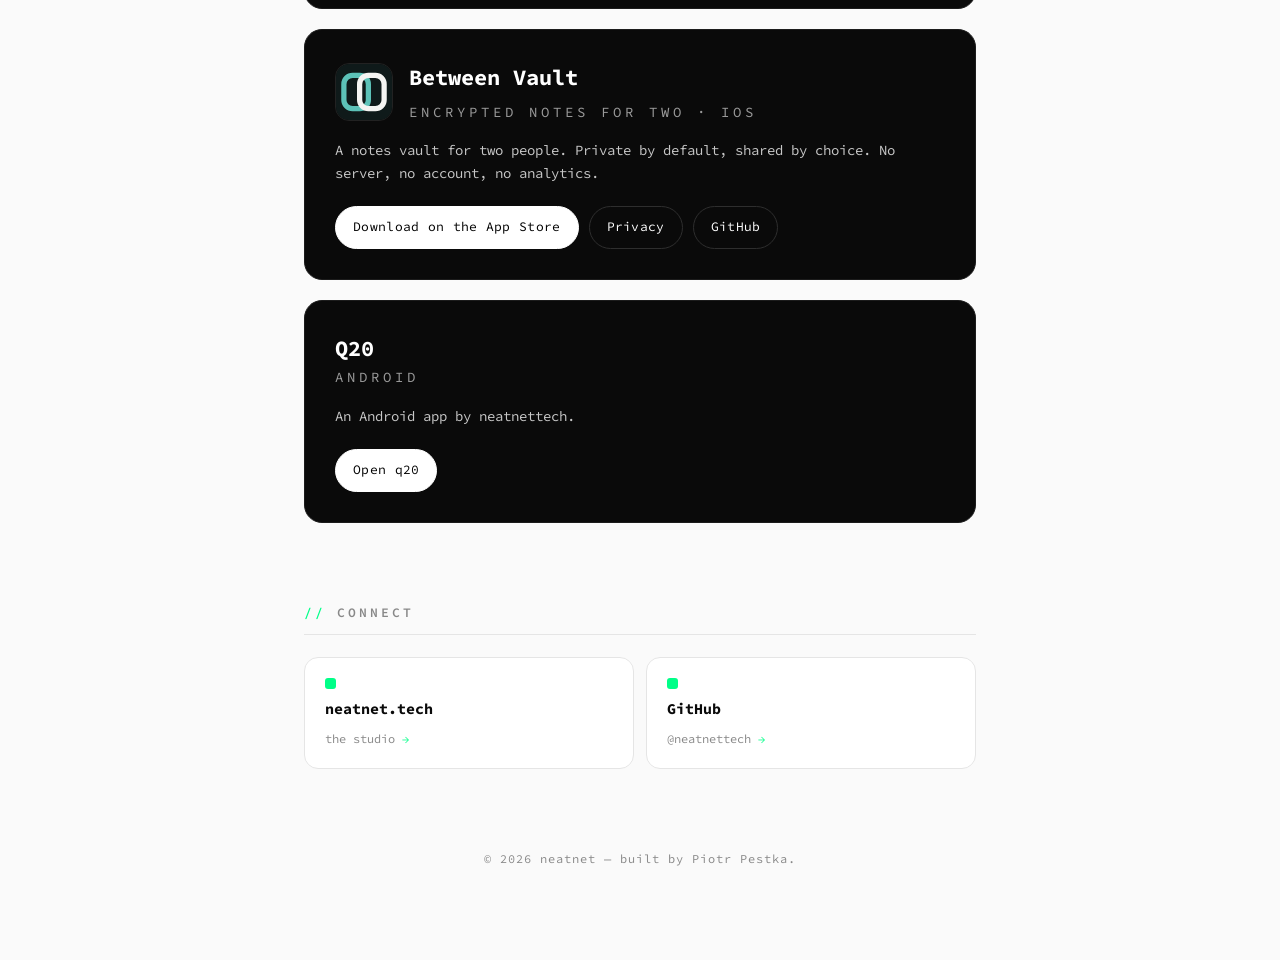
==== commit db234ca2: "feat: add Q20 card linking to q20-android site" ====
--- a/index.html
+++ b/index.html
@@ -195,6 +195,18 @@
         <a class="btn" href="https://github.com/neatnettech/between-vault" target="_blank" rel="noopener" style="--bcol:#F4F4F2">GitHub</a>
       </div>
     </article>
+    <article class="card" style="margin-top:20px">
+      <div class="row">
+        <div>
+          <h3>Q20</h3>
+          <p class="tag" style="margin:0">Android</p>
+        </div>
+      </div>
+      <p class="desc">An Android app by neatnettech.</p>
+      <div class="links">
+        <a class="btn solid" href="https://neatnettech.github.io/q20-android/" target="_blank" rel="noopener">Open q20</a>
+      </div>
+    </article>
   </section>
 
   <section id="connect">
